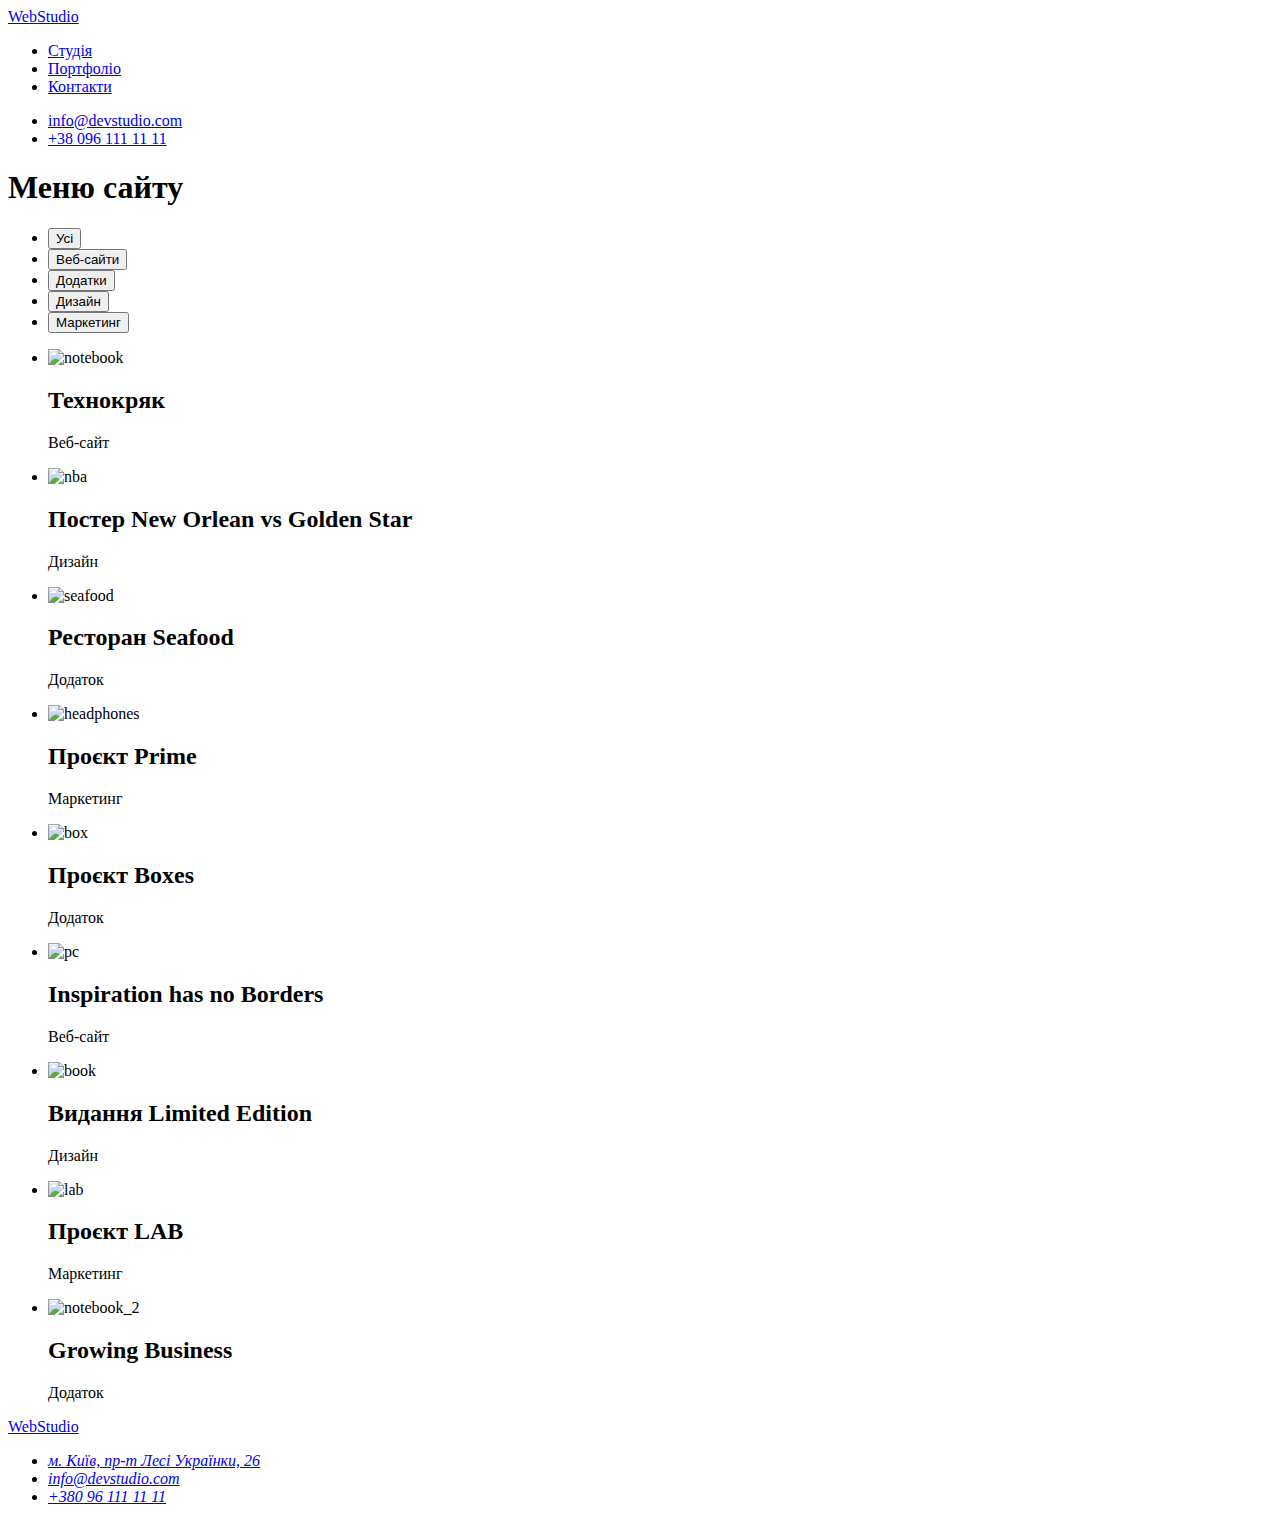
==== portfolio.html @ 38bf4ec9 "Add files via upload" ====
<!DOCTYPE html>
<html lang="uk">
<head>
  <meta charset="UTF-8">
  <meta http-equiv="X-UA-Compatible" content="IE=edge">
  <meta name="viewport" content="width=device-width, initial-scale=1.0">
  <title>Document</title>
  <link rel="preconnect" href="https://fonts.googleapis.com">
  <link rel="preconnect" href="https://fonts.gstatic.com" crossorigin>
  <link href="https://fonts.googleapis.com/css2?family=Raleway:wght@700&family=Roboto:wght@400;500;700;900&display=swap" rel="stylesheet">
  <link rel="stylesheet" href="https://cdnjs.cloudflare.com/ajax/libs/modern-normalize/1.1.0/modern-normalize.min.css" integrity="sha512-wpPYUAdjBVSE4KJnH1VR1HeZfpl1ub8YT/NKx4PuQ5NmX2tKuGu6U/JRp5y+Y8XG2tV+wKQpNHVUX03MfMFn9Q==" crossorigin="anonymous" referrerpolicy="no-referrer" />
  <link rel="stylesheet" href="./css/styles.css"/>
</head>
<body>
    <!--HEADER-->
 <header class="header">
  <div class="container">
    <nav class="header-nav">
          <a class="logo-header" href="./index.html">
            <span class="logo">Web</span>Studio
          </a>
        <ul class="link-list">
            <li class="header-items"><a class="link-items list" href="./index.html">Студія</a></li>
            <li class="header-items"><a class="link-items current list" href="./portfolio.html">Портфоліо</a></li>
            <li class="header-items"><a class="link-items list" href="contacts">Контакти</a></li>
        </ul>
        
        <ul class="contacts">
            <li class="header-contacts"><a class="contacts-mail" href="mailto:info@devstudio.com">info@devstudio.com</a></li>
            <li class="header-contacts"><a class="contacts-tel" href="tel:+380961111111">+38 096 111 11 11</a></li>
        </ul>
    </nav>
      </div>
 </header>
 <main>
<!--HERO-->
<section class="btn-list">
  <div class="container">
          <h1 class="visually-hidden">Меню сайту</h1>
          <ul class="hero-btns">
            <li><button class="btn-items list" type="button">Усі</button></li>
            <li><button class="btn-items list" type="button">Веб-сайти</button></li>
            <li><button class="btn-items list" type="button">Додатки</button></li>
            <li><button class="btn-items list" type="button">Дизайн</button></li>
            <li><button class="btn-items list" type="button">Маркетинг</button></li>
          </ul>
    <ul class="projects-list">
      <li class="projects-items list">
        <img src="./images/notebook_1.jpg" alt="notebook" width="370">
        <h2 class="project-title">Технокряк</h2>
        <p class="project-text">Веб-сайт</p>
      </li>
      <li class="projects-items list">
        <img src="./images/nba.jpg" alt="nba" width="370">
        <h2 class="project-title">Постер New Orlean vs Golden Star</h2>
        <p class="project-text">Дизайн</p>
      </li>
      <li class="projects-items list">
        <img src="./images/seafood.jpg" alt="seafood" width="370">
        <h2 class="project-title">Ресторан Seafood</h2>
        <p class="project-text">Додаток</p>
      </li>
      <li class="projects-items list">
        <img src="./images/headphones.jpg" alt="headphones" width="370">
        <h2 class="project-title">Проєкт Prime</h2>
        <p class="project-text">Маркетинг</p>
      </li>
      <li class="projects-items list">
        <img src="./images/box.jpg" alt="box" width="370">
        <h2 class="project-title">Проєкт Boxes</h2>
        <p class="project-text">Додаток</p>
      </li>
      <li class="projects-items list">
        <img src="./images/pc.jpg" alt="pc" width="370">
        <h2 class="project-title">Inspiration has no Borders</h2>
        <p class="project-text">Веб-сайт</p>
      </li>
      <li class="projects-items list">
        <img src="./images/book.jpg" alt="book" width="370">
        <h2 class="project-title">Видання Limited Edition</h2>
        <p class="project-text">Дизайн</p>
      </li>
      <li class="projects-items list">
        <img src="./images/lab.jpg" alt="lab">
        <h2 class="project-title">Проєкт LAB</h2>
        <p class="project-text">Маркетинг</p>
      </li>
      <li class="projects-items list">
        <img src="./images/notebook_2.jpg" alt="notebook_2">
        <h2 class="project-title">Growing Business</h2>
        <p class="project-text">Додаток</p>
      </li>
    </ul>
  </div>
</section>
<!--футер-->
</main>
      <footer class="footer">
        <div class="container">
        <a class="logo-link" href="./index.html">
      <span class="logo">Web</span>Studio</a>
    <address>     
        <ul class="footer-list list">
            <li><a class="footer-links-map link" href="https://goo.gl/maps/fhk3UUp2k1UyL6vdA" target="_blank" rel="noreferrer noopener">м. Київ, пр-т Лесі Українки, 26</a></li>
            <li><a class="footer-links-mail link" href="mailto:info@devstudio.com">info@devstudio.com</a></li>
            <li><a class="footer-links-tel link" href="tel:+380961111111">+380 96 111 11 11</a></li>
        </ul>
    </address>
  </div>
   </footer>
  </body>
</html>
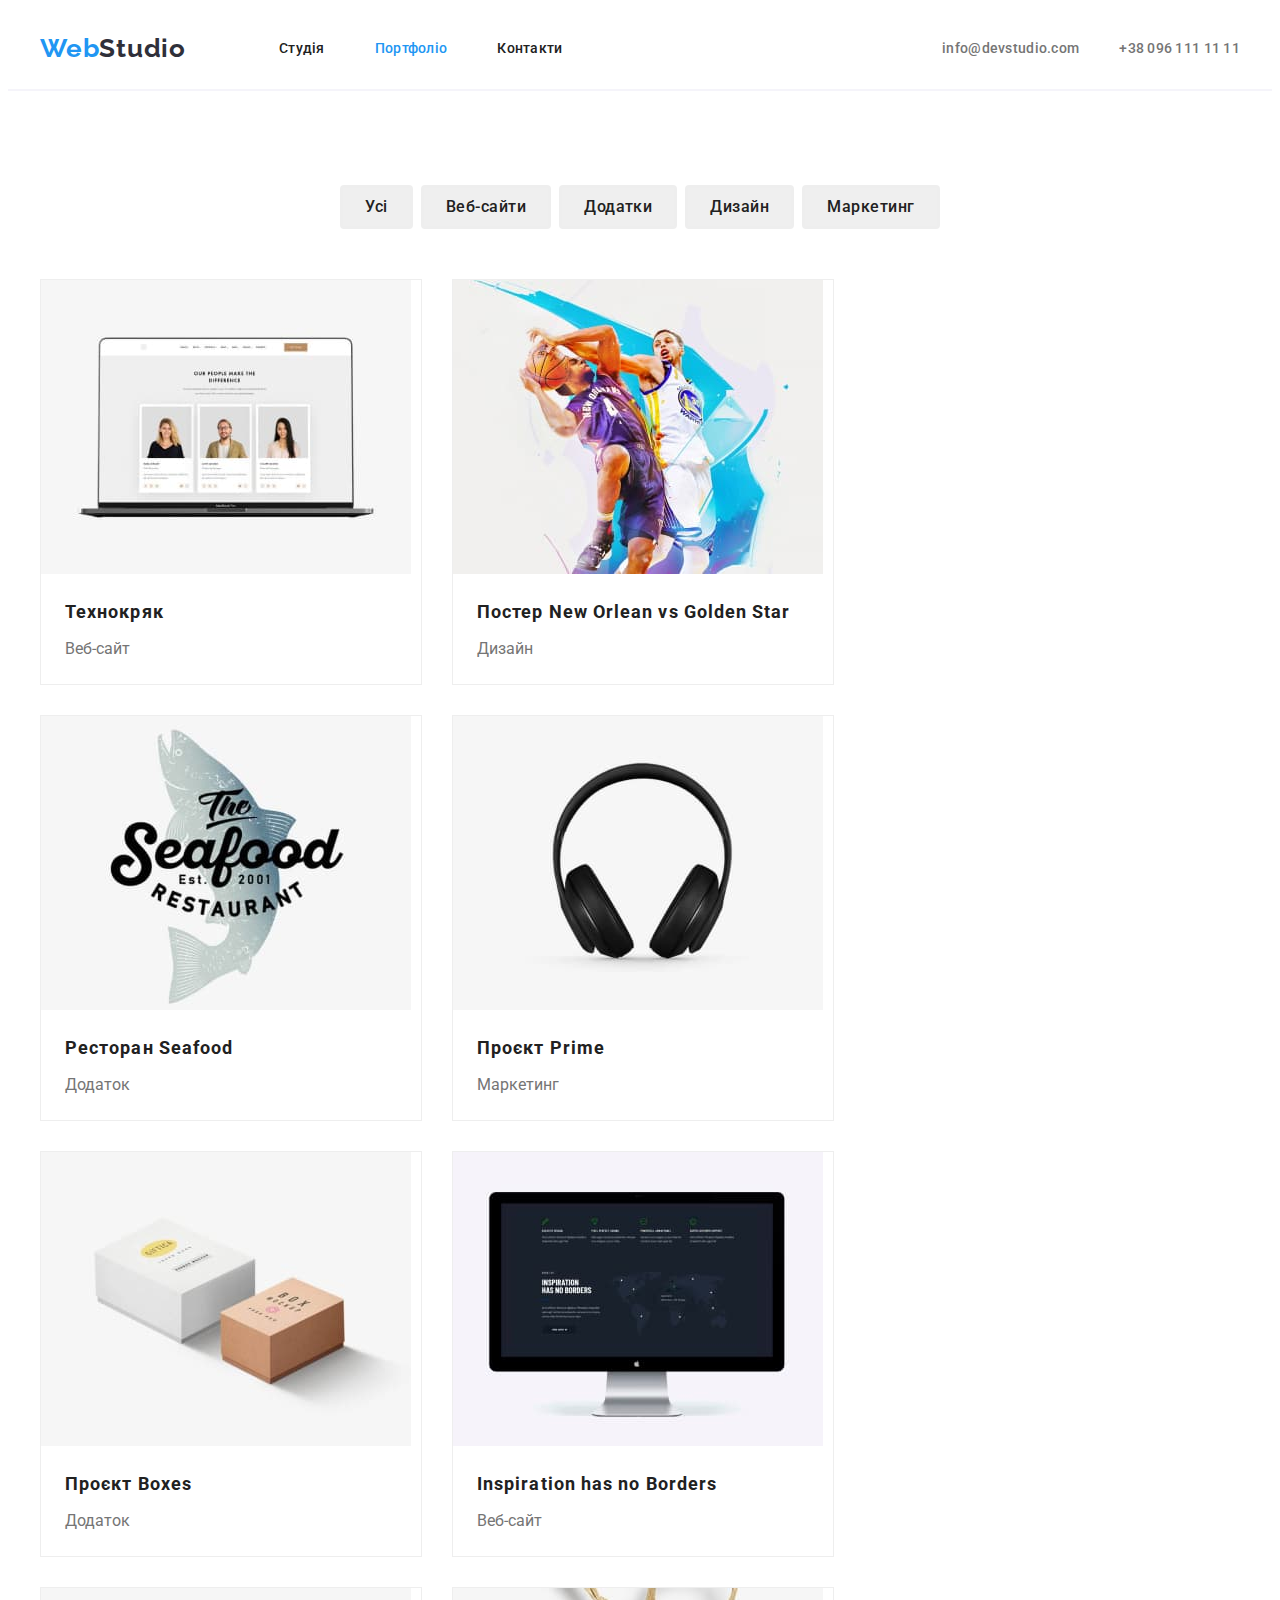
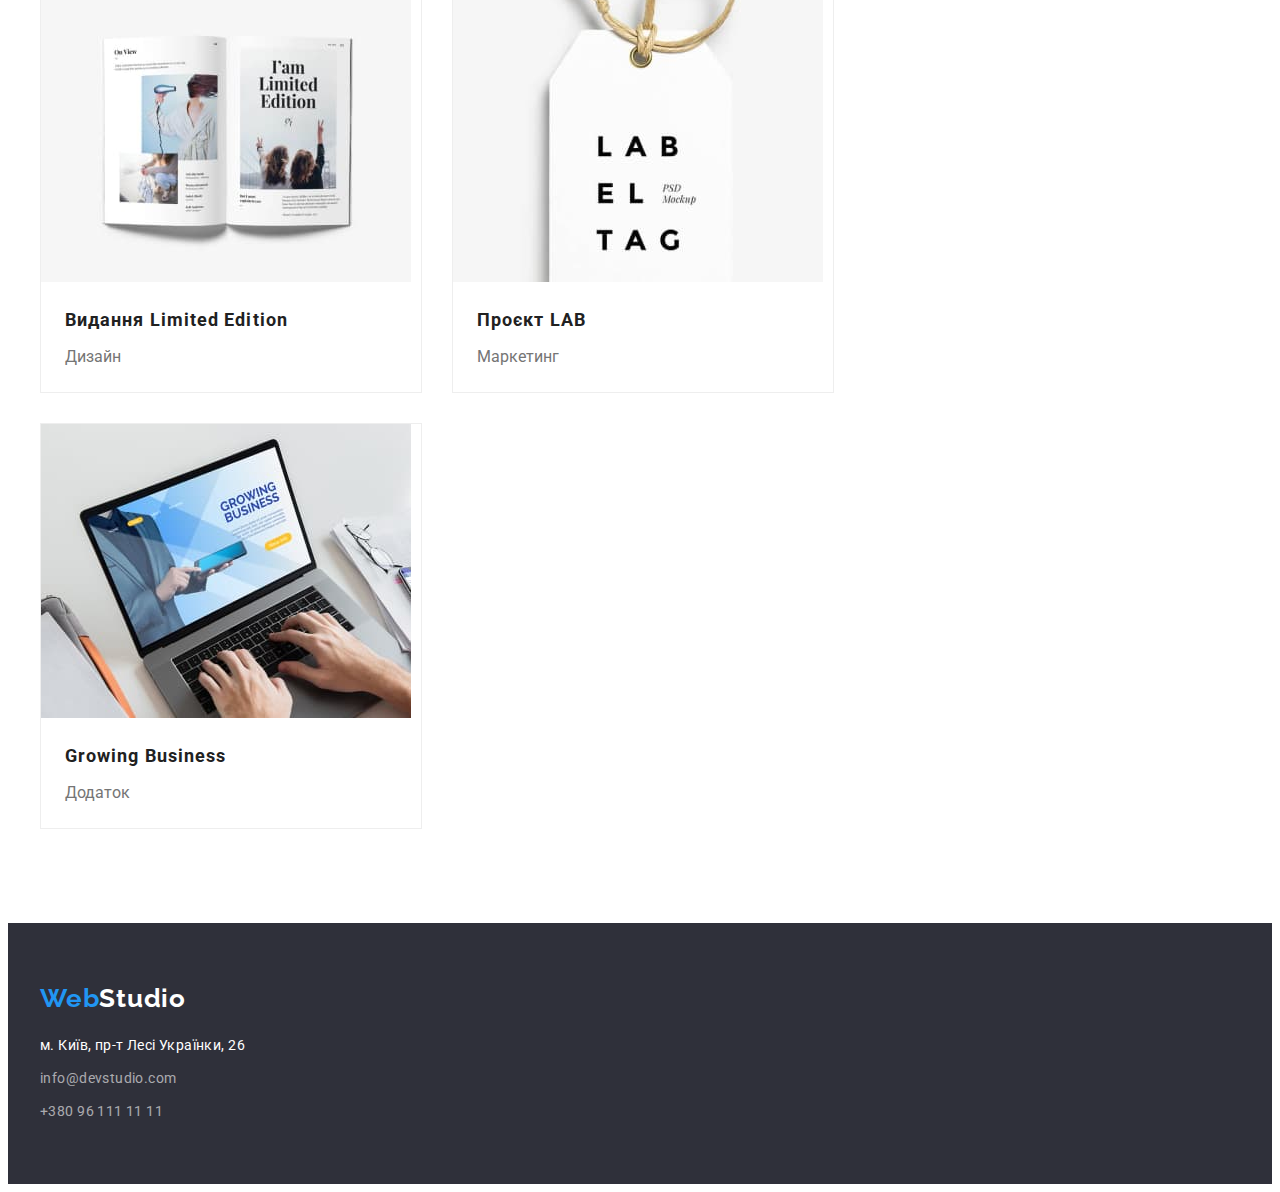
==== commit c3e94ade: "Add files via upload" ====
--- a/portfolio.html
+++ b/portfolio.html
@@ -1,112 +1,121 @@
-<!DOCTYPE html>
-<html lang="uk">
-<head>
-  <meta charset="UTF-8">
-  <meta http-equiv="X-UA-Compatible" content="IE=edge">
-  <meta name="viewport" content="width=device-width, initial-scale=1.0">
-  <title>Document</title>
-  <link rel="preconnect" href="https://fonts.googleapis.com">
-  <link rel="preconnect" href="https://fonts.gstatic.com" crossorigin>
-  <link href="https://fonts.googleapis.com/css2?family=Raleway:wght@700&family=Roboto:wght@400;500;700;900&display=swap" rel="stylesheet">
-  <link rel="stylesheet" href="https://cdnjs.cloudflare.com/ajax/libs/modern-normalize/1.1.0/modern-normalize.min.css" integrity="sha512-wpPYUAdjBVSE4KJnH1VR1HeZfpl1ub8YT/NKx4PuQ5NmX2tKuGu6U/JRp5y+Y8XG2tV+wKQpNHVUX03MfMFn9Q==" crossorigin="anonymous" referrerpolicy="no-referrer" />
-  <link rel="stylesheet" href="./css/styles.css"/>
-</head>
-<body>
-    <!--HEADER-->
- <header class="header">
-  <div class="container">
-    <nav class="header-nav">
-          <a class="logo-header" href="./index.html">
-            <span class="logo">Web</span>Studio
-          </a>
-        <ul class="link-list">
-            <li class="header-items"><a class="link-items list" href="./index.html">Студія</a></li>
-            <li class="header-items"><a class="link-items current list" href="./portfolio.html">Портфоліо</a></li>
-            <li class="header-items"><a class="link-items list" href="contacts">Контакти</a></li>
-        </ul>
-        
-        <ul class="contacts">
-            <li class="header-contacts"><a class="contacts-mail" href="mailto:info@devstudio.com">info@devstudio.com</a></li>
-            <li class="header-contacts"><a class="contacts-tel" href="tel:+380961111111">+38 096 111 11 11</a></li>
-        </ul>
-    </nav>
-      </div>
- </header>
- <main>
-<!--HERO-->
-<section class="btn-list">
-  <div class="container">
-          <h1 class="visually-hidden">Меню сайту</h1>
-          <ul class="hero-btns">
-            <li><button class="btn-items list" type="button">Усі</button></li>
-            <li><button class="btn-items list" type="button">Веб-сайти</button></li>
-            <li><button class="btn-items list" type="button">Додатки</button></li>
-            <li><button class="btn-items list" type="button">Дизайн</button></li>
-            <li><button class="btn-items list" type="button">Маркетинг</button></li>
-          </ul>
-    <ul class="projects-list">
-      <li class="projects-items list">
-        <img src="./images/notebook_1.jpg" alt="notebook" width="370">
-        <h2 class="project-title">Технокряк</h2>
-        <p class="project-text">Веб-сайт</p>
-      </li>
-      <li class="projects-items list">
-        <img src="./images/nba.jpg" alt="nba" width="370">
-        <h2 class="project-title">Постер New Orlean vs Golden Star</h2>
-        <p class="project-text">Дизайн</p>
-      </li>
-      <li class="projects-items list">
-        <img src="./images/seafood.jpg" alt="seafood" width="370">
-        <h2 class="project-title">Ресторан Seafood</h2>
-        <p class="project-text">Додаток</p>
-      </li>
-      <li class="projects-items list">
-        <img src="./images/headphones.jpg" alt="headphones" width="370">
-        <h2 class="project-title">Проєкт Prime</h2>
-        <p class="project-text">Маркетинг</p>
-      </li>
-      <li class="projects-items list">
-        <img src="./images/box.jpg" alt="box" width="370">
-        <h2 class="project-title">Проєкт Boxes</h2>
-        <p class="project-text">Додаток</p>
-      </li>
-      <li class="projects-items list">
-        <img src="./images/pc.jpg" alt="pc" width="370">
-        <h2 class="project-title">Inspiration has no Borders</h2>
-        <p class="project-text">Веб-сайт</p>
-      </li>
-      <li class="projects-items list">
-        <img src="./images/book.jpg" alt="book" width="370">
-        <h2 class="project-title">Видання Limited Edition</h2>
-        <p class="project-text">Дизайн</p>
-      </li>
-      <li class="projects-items list">
-        <img src="./images/lab.jpg" alt="lab">
-        <h2 class="project-title">Проєкт LAB</h2>
-        <p class="project-text">Маркетинг</p>
-      </li>
-      <li class="projects-items list">
-        <img src="./images/notebook_2.jpg" alt="notebook_2">
-        <h2 class="project-title">Growing Business</h2>
-        <p class="project-text">Додаток</p>
-      </li>
-    </ul>
-  </div>
-</section>
-<!--футер-->
-</main>
-      <footer class="footer">
-        <div class="container">
-        <a class="logo-link" href="./index.html">
-      <span class="logo">Web</span>Studio</a>
-    <address>     
-        <ul class="footer-list list">
-            <li><a class="footer-links-map link" href="https://goo.gl/maps/fhk3UUp2k1UyL6vdA" target="_blank" rel="noreferrer noopener">м. Київ, пр-т Лесі Українки, 26</a></li>
-            <li><a class="footer-links-mail link" href="mailto:info@devstudio.com">info@devstudio.com</a></li>
-            <li><a class="footer-links-tel link" href="tel:+380961111111">+380 96 111 11 11</a></li>
-        </ul>
-    </address>
-  </div>
-   </footer>
-  </body>
+<!DOCTYPE html>
+<html lang="uk">
+<head>
+  <meta charset="UTF-8">
+  <meta http-equiv="X-UA-Compatible" content="IE=edge">
+  <meta name="viewport" content="width=device-width, initial-scale=1.0">
+  <title>Document</title>
+  <link rel="preconnect" href="https://fonts.googleapis.com">
+  <link rel="preconnect" href="https://fonts.gstatic.com" crossorigin>
+  <link href="https://fonts.googleapis.com/css2?family=Raleway:wght@700&family=Roboto:wght@400;500;700;900&display=swap" rel="stylesheet">
+  <link rel="stylesheet" href="https://cdnjs.cloudflare.com/ajax/libs/modern-normalize/1.1.0/modern-normalize.min.css" integrity="sha512-wpPYUAdjBVSE4KJnH1VR1HeZfpl1ub8YT/NKx4PuQ5NmX2tKuGu6U/JRp5y+Y8XG2tV+wKQpNHVUX03MfMFn9Q==" crossorigin="anonymous" referrerpolicy="no-referrer" />
+  <link rel="stylesheet" href="./css/styles.css"/>
+</head>
+<body>
+    <!--HEADER-->
+ <header class="header">
+  <div class="container">
+    <nav class="header-nav">
+          <a class="logo-header" href="./index.html">
+            <span class="logo">Web</span>Studio
+          </a>
+        <ul class="link-list">
+            <li class="header-items"><a class="link-items list" href="./index.html">Студія</a></li>
+            <li class="header-items"><a class="link-items current list" href="./portfolio.html">Портфоліо</a></li>
+            <li class="header-items"><a class="link-items list" href="contacts">Контакти</a></li>
+        </ul>
+        </nav>
+        <ul class="contacts">
+            <li class="header-contacts"><a class="contacts-mail" href="mailto:info@devstudio.com">info@devstudio.com</a></li>
+            <li class="header-contacts"><a class="contacts-tel" href="tel:+380961111111">+38 096 111 11 11</a></li>
+        </ul>
+    
+      </div>
+ </header>
+ <main>
+<!--HERO-->
+<section class="section btn-list">
+  <div class="container">
+          <h1 class="visually-hidden">Меню сайту</h1>
+          <ul class="hero-btns">
+            <li><button class="btn-items list" type="button">Усі</button></li>
+            <li><button class="btn-items list" type="button">Веб-сайти</button></li>
+            <li><button class="btn-items list" type="button">Додатки</button></li>
+            <li><button class="btn-items list" type="button">Дизайн</button></li>
+            <li><button class="btn-items list" type="button">Маркетинг</button></li>
+          </ul>
+    <ul class="projects-list">
+      <li class="projects-items  list">
+        <img src="./images/notebook_1.jpg" alt="notebook" width="370">
+        <div class="name-list"><h2 class="project-title">Технокряк</h2>
+        <p class="project-text">Веб-сайт</p>
+      </div>
+      </li>
+      <li class="projects-items list">
+        <img src="./images/nba.jpg" alt="nba" width="370">
+       <div class="name-list"> <h2 class="project-title">Постер New Orlean vs Golden Star</h2>
+        <p class="project-text">Дизайн</p>
+      </div>
+      </li>
+      <li class="projects-items list">
+        <img src="./images/seafood.jpg" alt="seafood" width="370">
+        <div class="name-list"><h2 class="project-title">Ресторан Seafood</h2>
+        <p class="project-text">Додаток</p>
+      </div>
+      </li>
+      <li class="projects-items list">
+        <img src="./images/headphones.jpg" alt="headphones" width="370">
+        <div class="name-list"><h2 class="project-title">Проєкт Prime</h2>
+        <p class="project-text">Маркетинг</p>
+      </div>
+      </li>
+      <li class="projects-items list">
+        <img src="./images/box.jpg" alt="box" width="370">
+        <div class="name-list"><h2 class="project-title">Проєкт Boxes</h2>
+        <p class="project-text">Додаток</p>
+      </div>
+      </li>
+      <li class="projects-items list">
+        <img src="./images/pc.jpg" alt="pc" width="370">
+        <div class="name-list"><h2 class="project-title">Inspiration has no Borders</h2>
+        <p class="project-text">Веб-сайт</p>
+      </div>
+      </li>
+      <li class="projects-items list">
+        <img src="./images/book.jpg" alt="book" width="370">
+        <div class="name-list"><h2 class="project-title">Видання Limited Edition</h2>
+        <p class="project-text">Дизайн</p>
+      </div>
+      </li>
+      <li class="projects-items list">
+        <img src="./images/lab.jpg" alt="lab">
+        <div class="name-list"><h2 class="project-title">Проєкт LAB</h2>
+        <p class="project-text">Маркетинг</p>
+      </div>
+      </li>
+      <li class="projects-items list">
+        <img src="./images/notebook_2.jpg" alt="notebook_2">
+        <div class="name-list"><h2 class="project-title">Growing Business</h2>
+        <p class="project-text">Додаток</p>
+      </div>
+      </li>
+    </ul>
+  </div>
+</section>
+<!--футер-->
+</main>
+      <footer class="footer">
+        <div class="container">
+           <a class="logo-link" href="./index.html">
+      <span class="logo">Web</span>Studio</a>
+    <address>     
+        <ul class="footer-list list">
+            <li class="element"><a class="footer-links-map link" href="https://goo.gl/maps/fhk3UUp2k1UyL6vdA" target="_blank" rel="noreferrer noopener">м. Київ, пр-т Лесі Українки, 26</a></li>
+            <li class="element"><a class="footer-links-mail link" href="mailto:info@devstudio.com">info@devstudio.com</a></li>
+            <li ><a class="footer-links-tel link" href="tel:+380961111111">+380 96 111 11 11</a></li>
+        </ul>
+    </address>
+        </div>
+   </footer>
+  </body>
 </html>--- a/css/styles.css
+++ b/css/styles.css
@@ -0,0 +1,437 @@
+:root{
+   --main-color:#ffffff;
+   --primary-color:#757575;
+   --second-color: #2F303A;
+   --accent-color: #2196F3;
+   --paragraph-color: #212121;
+   --gray-background:#F5F4FA;
+   --background-blue:#1886F3;
+    }
+
+a{
+    text-decoration: none;
+  }
+
+ul{  padding-left: 0;
+     margin: 0;
+     list-style-type:none;
+}
+
+body{
+    font-family: 'Roboto' , sans-serif;
+    color: var(--paragraph-color);
+    background-color: var(--main-color);
+    font-size: 14px;
+}
+
+.visually-hidden {
+    position: absolute;
+    width: 1px;
+    height: 1px;
+    margin: -1px;
+    border: 0;
+    padding: 0;
+    white-space: nowrap;
+    clip-path: inset(100%);
+    clip: rect(0 0 0 0);
+    overflow: hidden;
+  }
+
+  /*reset*/
+
+  h1,
+  h2,
+  h3,
+  h4,
+  h5,
+  h6,
+  p{
+    margin: 0;
+  }
+
+  img{
+    display: block;
+    max-width: 100%;
+    height: auto;
+  }
+
+  button{
+    cursor: pointer;
+  }
+
+  a{
+    text-decoration: none;
+  }
+
+ul{  padding-left: 0;
+     margin: 0;
+     list-style-type:none;
+}
+
+/* components*/
+
+.container{
+    width: 1200px;
+    padding: 0 15px;
+    margin: 0 auto;
+}
+
+/*------HEADER------*/
+
+.header-nav{
+    display: flex;
+    align-items: center;
+    margin-right: auto;
+}
+.header .container{
+    display: flex;
+}
+.link-list{
+    display: flex;
+    align-items: center;
+    gap: 50px;
+    
+}
+
+.header-items{
+    display: block;
+    padding: 32px 0px;
+}
+
+.contacts{
+    display: flex;
+    align-items: center;
+    gap: 40px;
+}
+
+.logo-header {
+    margin-right: 93px;
+    font-family: 'Raleway' , sans-serif;
+    color:var(--accent-color);
+    font-weight: 700;
+    font-size: 26px;
+    line-height: 1.19;
+    letter-spacing: 0.03em;
+    color: var(--second-color);
+}
+
+
+
+.link-list .header-items .current{
+    color: var(--accent-color);
+}
+
+.link-list .link-items:hover,
+.link-list .link-items:focus{
+   color: var(--accent-color);
+}
+
+
+
+.link-list .link-items{
+    font-weight: 500;
+    line-height: 1.14;
+    letter-spacing: 0.02em;
+    color: var(--paragraph-color);
+
+}
+
+.contacts-mail{
+    font-weight: 500;
+    line-height: 1.14;
+    letter-spacing: 0.02em;
+    color: var(--primary-color);
+}
+
+.contacts-tel{ 
+    font-weight: 500;
+    line-height: 1.14;
+    letter-spacing: 0.02em;
+    color: var(--primary-color);
+}
+
+.contacts .contacts-mail:hover ,
+.contacts .contacts-mail:active{
+    color: var(--accent-color);
+}
+
+.contacts .contacts-tel:hover ,
+.contacts .contacts-tel:active{
+    color: var(--accent-color);
+}
+
+/*-----------HERO---------*/
+
+.section {
+    padding: 94px 0 94px 0 ;
+ }
+
+.hero{
+    padding: 200px 0 200px;
+    text-align: center;
+    background-color: var(--second-color);
+}
+
+.hero-title{
+    margin-bottom: 30px;
+    max-width: 700px;
+    margin-left: auto;
+    margin-right: auto;
+    font-weight: 900;
+    font-size: 44px;
+    line-height: 1.36;
+    letter-spacing: 0.06em;
+    text-transform: uppercase;
+    color:var(--main-color);
+}
+
+.hero-btn{
+    height: 50px;
+    padding: 10px 24px;
+    border: 0;
+    display: inline-block;
+    color: var(--main-color);
+    background-color: var(--accent-color);
+    cursor: pointer;
+    box-shadow: 0px 4px 4px rgba(0, 0, 0, 0.15);
+    border-radius: 4px;
+    font-family: inherit;
+}
+
+.hero-btn:hover,
+.hero-btn:focus{
+    background-color:var(--background-blue)
+}
+
+
+.edge-title{
+    font-size: 14px;
+    line-height: 1.14;
+    text-transform: uppercase;
+    color:var(--paragraph-color);
+    margin-bottom: 10px;
+ }   
+
+ .edge-elem{
+    width: 270px;
+    height: 98px;
+ }
+
+ .edge-list{
+    display: flex;
+    margin-left: auto;
+    margin-right: auto;
+    justify-content: center;
+    gap: 30px;
+ }
+
+.meaning{
+    gap: 30px;
+    font-weight: 400;
+    font-size: 14px;
+    line-height: 1.7;
+    color: var(--primary-color);
+}
+
+.section-title{
+    margin-bottom: 50px;
+    font-size: 36px;
+    line-height: 1.16;
+    text-align: center;
+    color: var(--paragraph-color);
+}
+ 
+ 
+ .affairs{
+    padding-top: 0;
+} 
+
+.affairs-list{
+    display: flex;
+    gap: 30px;
+    
+}
+.photo-items{
+    border-top-left-radius:2% ;
+    border-top-right-radius:2%;
+}
+.conteiner-team{
+    background: var(--main-color);
+    filter: drop-shadow( 0px 1px 1px gray);
+    border-radius: 4px;
+}
+.name{
+    padding: 30px 0 30px;
+}
+.team{
+    background-color: var(--gray-background);
+}
+
+
+.team-list{
+    display: flex;
+    gap: 30px;
+    
+}
+
+.team-name{
+    margin-bottom: 10px;
+    font-weight: 500;
+    font-size: 16px;
+    line-height: 1.18;
+    text-align: center;
+    color: var(--paragraph-color);
+}
+
+.team-position{   
+    font-size: 16px;
+    line-height: 1.18;
+    text-align: center;
+    color: var(--primary-color);
+}
+
+.btn-list .btn-items:hover,
+.btn-list .btn-items:active{
+    color: var(--main-color);
+    background-color: var(--accent-color);
+    border-color: #2196F3;
+    border-radius: 4px;
+}
+
+.btn-list{
+    border-top: 2px solid var(--gray-background);
+}
+
+.hero-btns{
+    margin-bottom: 50px;
+    display: flex;
+    gap: 8px;
+    align-items: center;
+    border-radius: 4px;
+    justify-content: center;
+    
+}
+
+.btn-items{
+    padding: 6px 22px;
+    border:  solid #EEEEEE;
+    border-radius: 4px ;
+    cursor: pointer;
+    font-family: inherit;
+    font-style: normal;
+    font-weight: 500;
+    font-size: 16px;
+    line-height: 1.62;
+    text-align: center;
+    letter-spacing: 0.03em;
+    color:var(--paragraph-color);
+}
+
+.projects-list{
+    display: flex;
+    flex-wrap: wrap;
+    gap:30px;
+}
+
+.projects-items {
+    width: calc((100% - 60px) / 3);
+    border: 1px solid #EEEEEE;
+}
+
+.project-title{
+    font-size: 18px;
+    line-height: 2;
+    letter-spacing: 0.06em;
+    margin-bottom: 4px;
+}
+
+.project-text{
+    font-size: 16px;
+    line-height: 1.88;
+    color: var(--primary-color);
+}
+
+.name-list{
+padding: 20px 24px 20px ;
+
+}
+
+/*-------FOOTER------*/
+
+.footer{
+    background-color:var(--second-color);
+    padding: 60px 0 60px;
+}
+
+.logo-link{
+    display: block;
+    margin-bottom: 20px;
+    font-family: 'Raleway' ,sans-serif;
+    font-style: normal;
+    font-weight: 700;
+    font-size: 26px;
+    line-height: 1.19;
+    letter-spacing: 0.03em;
+    color:var(--main-color);
+}
+
+
+
+.footer-list:not(:nth-child(2)){
+    margin:0;
+}
+
+.element{
+    margin-bottom: 9px;
+}
+
+.footer-links-map{
+    font-family: inherit;
+    font-style: normal;
+    font-weight: 400;
+    font-size: 14px;
+    line-height: 1.71;
+    letter-spacing: 0.03em;
+    color: var(--main-color);
+}
+
+.footer-links-mail{
+    font-family: inherit;
+    font-style: normal;
+    font-weight: 400;
+    font-size: 14px;
+    line-height: 1.71;
+    letter-spacing: 0.03em;
+    color: rgba(255, 255, 255, 0.6);
+
+}
+
+.footer-links-tel{
+    font-family: inherit;
+    font-style: normal;
+    font-weight: 400;
+    font-size: 14px;
+    line-height: 1.71;
+    letter-spacing: 0.03em;
+    color: rgba(255, 255, 255, 0.6);
+}
+
+.logo{
+
+    font-weight: 700;
+    font-size: 26px;
+    line-height: 1.19;
+    letter-spacing: 0.03em;
+    color: var(--accent-color);
+}
+
+.footer-list .footer-links-mail:hover,
+.footer-list .footer-links-mail:focus{
+color: var(--accent-color);
+}
+
+.footer-list .footer-links-tel:hover,
+.footer-list .footer-links-tel:focus{
+color: var(--accent-color);
+}
+
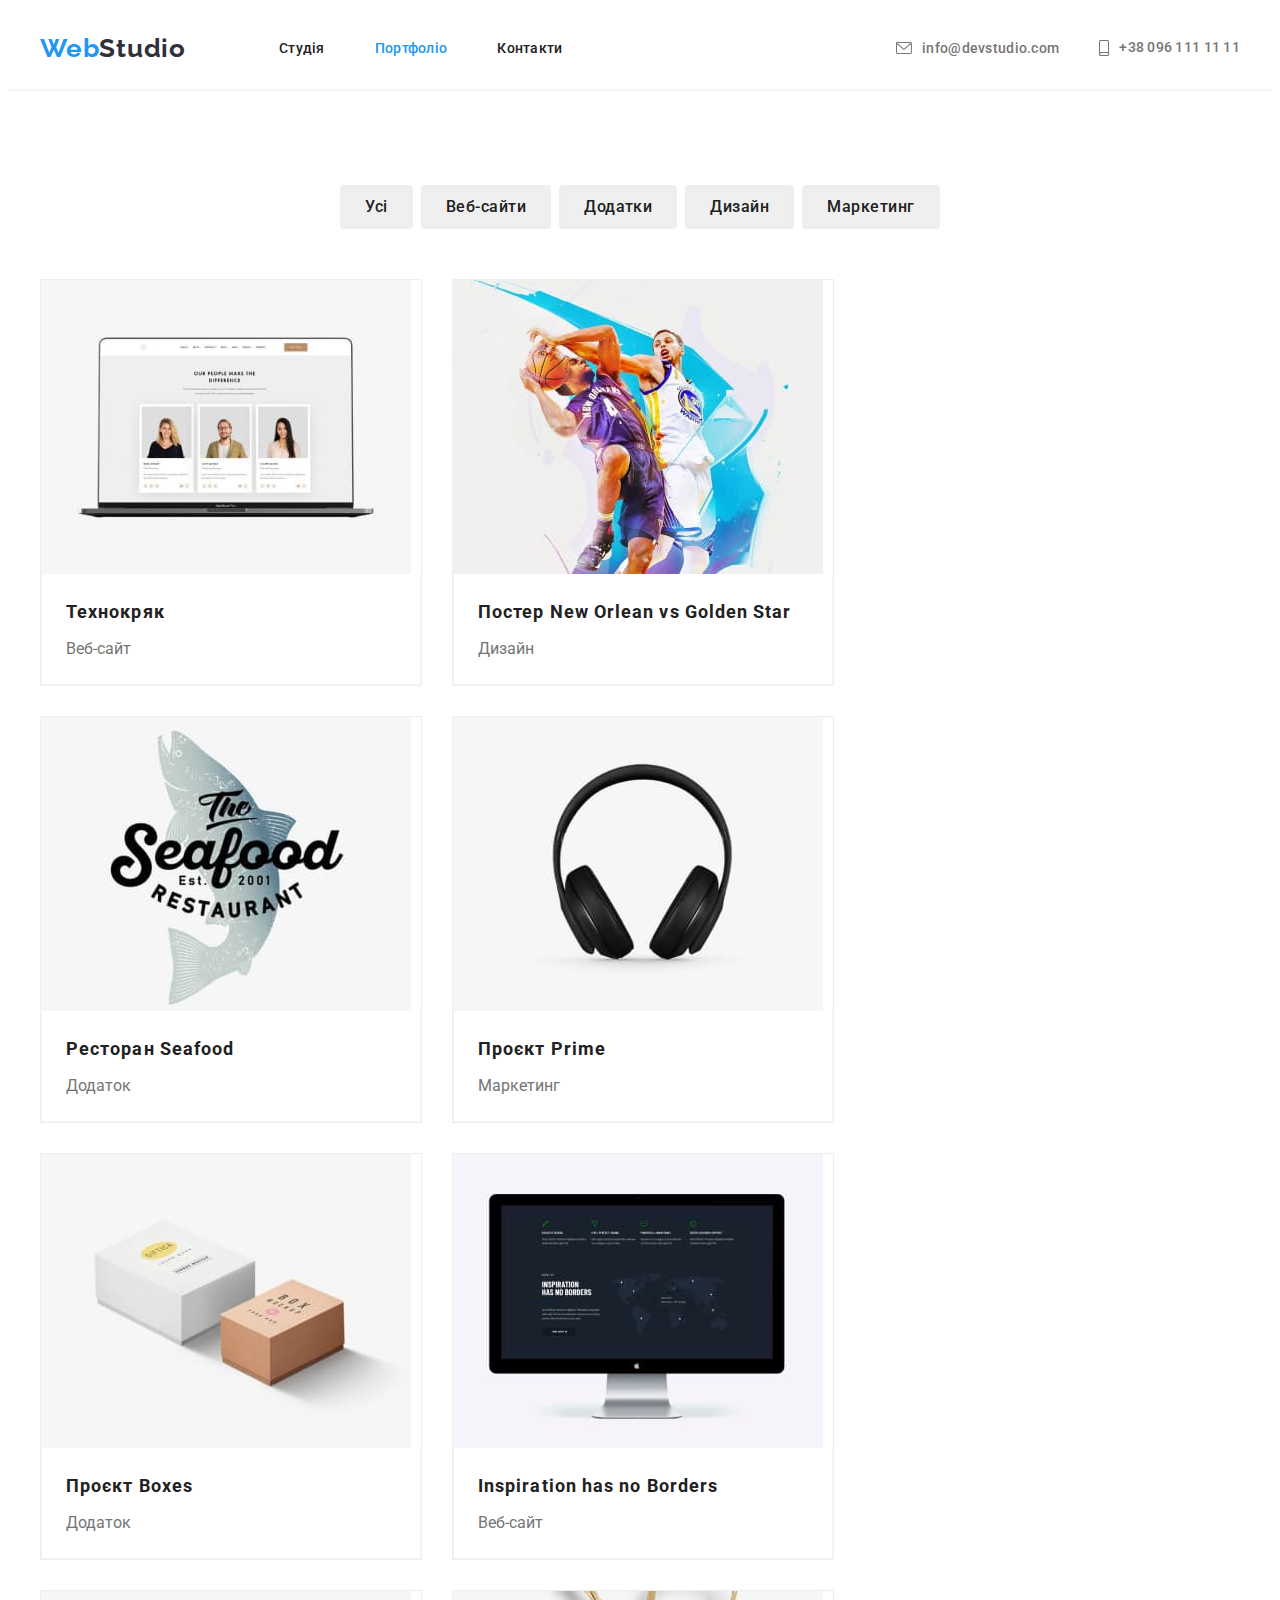
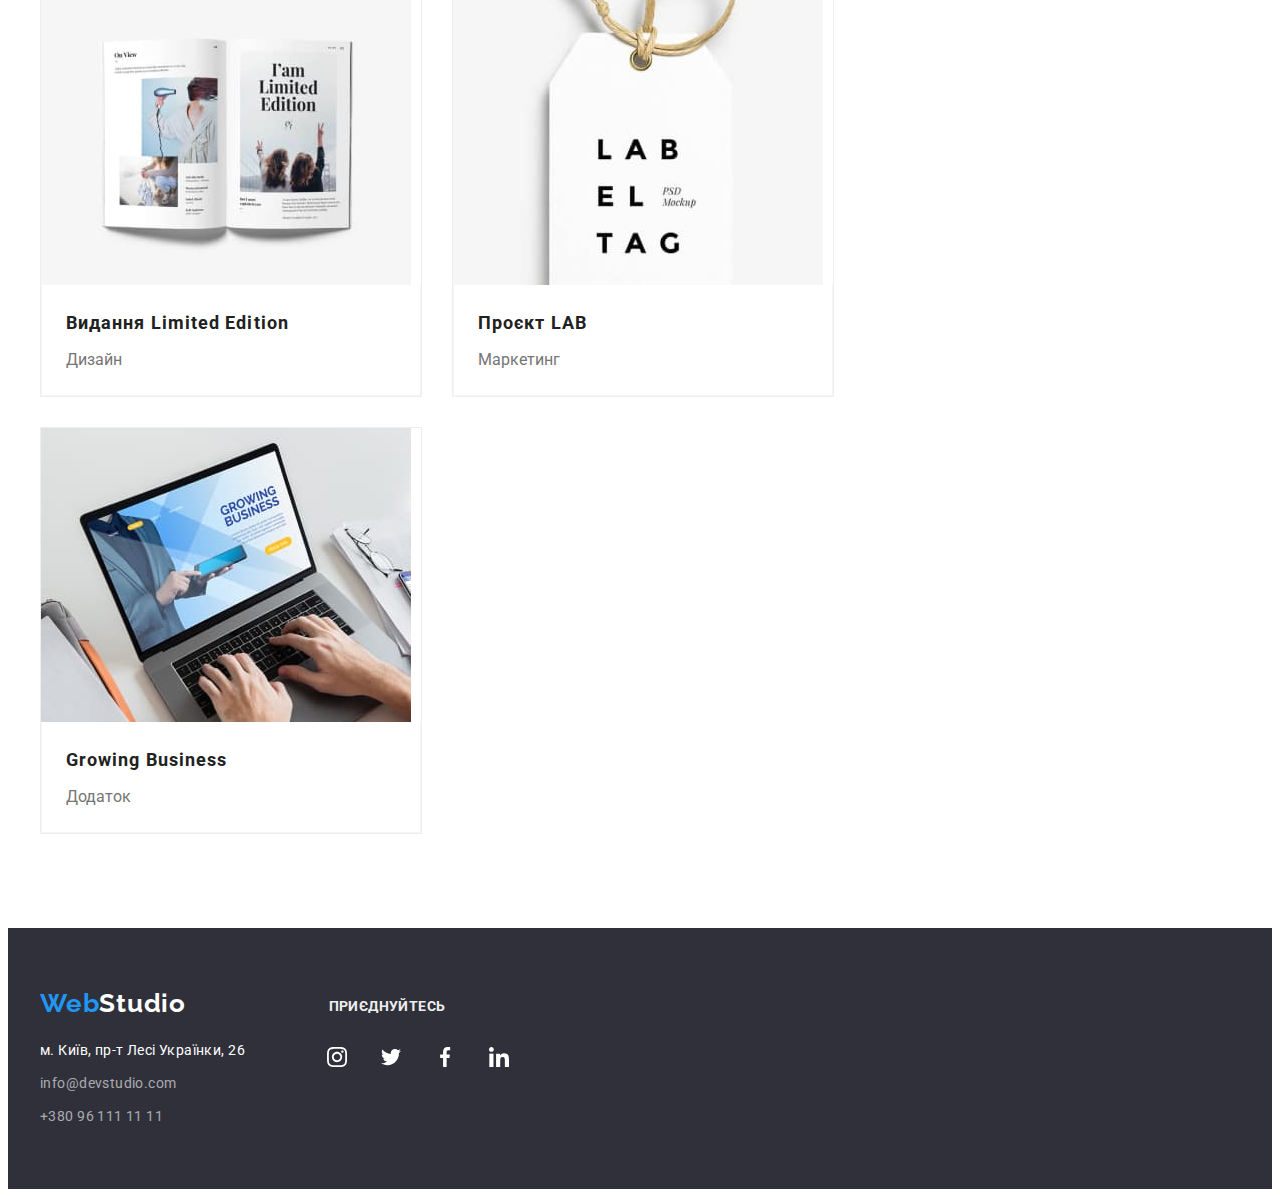
==== commit 46293252: "fix background" ====
--- a/portfolio.html
+++ b/portfolio.html
@@ -26,9 +26,20 @@
         </ul>
         </nav>
         <ul class="contacts">
-            <li class="header-contacts"><a class="contacts-mail" href="mailto:info@devstudio.com">info@devstudio.com</a></li>
-            <li class="header-contacts"><a class="contacts-tel" href="tel:+380961111111">+38 096 111 11 11</a></li>
-        </ul>
+          <li class="header-contacts">
+           <a class="contacts-mail" href="mailto:info@devstudio.com">
+            <svg width="16" height="12" class="icon-header">
+            <use href="./images/icons.svg#icon-icon_post"></use>
+        </svg>info@devstudio.com</a>
+          </li>
+          <li class="header-contacts">
+            <a class="contacts-tel" href="tel:+380961111111">
+            <svg width="10" height="16" class="icon-header">
+            <use href="./images/icons.svg#icon-smartphone"></use>
+        </svg> 
+            +38 096 111 11 11</a>
+          </li>
+      </ul>    
     
       </div>
  </header>
@@ -46,76 +57,125 @@
           </ul>
     <ul class="projects-list">
       <li class="projects-items  list">
+        <a class="card-link" href="#">
         <img src="./images/notebook_1.jpg" alt="notebook" width="370">
         <div class="name-list"><h2 class="project-title">Технокряк</h2>
         <p class="project-text">Веб-сайт</p>
       </div>
+    </a>
       </li>
       <li class="projects-items list">
+        <a class="card-link" href="#">
         <img src="./images/nba.jpg" alt="nba" width="370">
        <div class="name-list"> <h2 class="project-title">Постер New Orlean vs Golden Star</h2>
         <p class="project-text">Дизайн</p>
       </div>
+    </a>
       </li>
       <li class="projects-items list">
+        <a class="card-link" href="#">
         <img src="./images/seafood.jpg" alt="seafood" width="370">
         <div class="name-list"><h2 class="project-title">Ресторан Seafood</h2>
         <p class="project-text">Додаток</p>
       </div>
+    </a>
       </li>
       <li class="projects-items list">
+        <a class="card-link" href="#">
         <img src="./images/headphones.jpg" alt="headphones" width="370">
         <div class="name-list"><h2 class="project-title">Проєкт Prime</h2>
         <p class="project-text">Маркетинг</p>
       </div>
+    </a>
       </li>
       <li class="projects-items list">
+        <a class="card-link" href="#">
         <img src="./images/box.jpg" alt="box" width="370">
         <div class="name-list"><h2 class="project-title">Проєкт Boxes</h2>
         <p class="project-text">Додаток</p>
       </div>
+    </a>
       </li>
       <li class="projects-items list">
+        <a class="card-link" href="#">
         <img src="./images/pc.jpg" alt="pc" width="370">
         <div class="name-list"><h2 class="project-title">Inspiration has no Borders</h2>
         <p class="project-text">Веб-сайт</p>
       </div>
+    </a>
       </li>
       <li class="projects-items list">
+        <a class="card-link" href="#">
         <img src="./images/book.jpg" alt="book" width="370">
         <div class="name-list"><h2 class="project-title">Видання Limited Edition</h2>
         <p class="project-text">Дизайн</p>
       </div>
+    </a>
       </li>
       <li class="projects-items list">
+        <a class="card-link" href="#">
         <img src="./images/lab.jpg" alt="lab">
         <div class="name-list"><h2 class="project-title">Проєкт LAB</h2>
         <p class="project-text">Маркетинг</p>
       </div>
+    </a>
       </li>
       <li class="projects-items list">
+        <a class="card-link" href="#">
         <img src="./images/notebook_2.jpg" alt="notebook_2">
         <div class="name-list"><h2 class="project-title">Growing Business</h2>
         <p class="project-text">Додаток</p>
       </div>
+    </a>
       </li>
     </ul>
   </div>
 </section>
 <!--футер-->
 </main>
-      <footer class="footer">
-        <div class="container">
-           <a class="logo-link" href="./index.html">
-      <span class="logo">Web</span>Studio</a>
-    <address>     
-        <ul class="footer-list list">
-            <li class="element"><a class="footer-links-map link" href="https://goo.gl/maps/fhk3UUp2k1UyL6vdA" target="_blank" rel="noreferrer noopener">м. Київ, пр-т Лесі Українки, 26</a></li>
-            <li class="element"><a class="footer-links-mail link" href="mailto:info@devstudio.com">info@devstudio.com</a></li>
-            <li ><a class="footer-links-tel link" href="tel:+380961111111">+380 96 111 11 11</a></li>
-        </ul>
-    </address>
-        </div>
-   </footer>
+<footer class="footer">
+  <div class="footer container">
+  <div class="adress-raport">
+  <a class="logo-link" href="./index.html">
+ <span class="logo">Web</span>Studio</a>
+<address>     
+  <ul class="footer-list list">
+      <li class="element"><a class="footer-links-map link" href="https://goo.gl/maps/fhk3UUp2k1UyL6vdA" target="_blank" rel="noreferrer noopener">м. Київ, пр-т Лесі Українки, 26</a></li>
+      <li class="element"><a class="footer-links-mail link" href="mailto:info@devstudio.com">info@devstudio.com</a></li>
+      <li class= ><a class="footer-links-tel link" href="tel:+380961111111">+380 96 111 11 11</a></li>
+  </ul>
+</address>
+</div>
+<div class="join-raport">
+<span class="title-footer">приєднуйтесь</span>
+<ul class="footer-soc-list list">  
+<li class="footer-soc-items"><a href="#" class="footer-soc-link link">
+  <svg width="20" height="20" class="footer-soc-icons">
+    <use href="./images/icons.svg#icon-instagram-2"></use>
+</svg> 
+</a>
+</li>
+<li class="footer-soc-items"><a href="#" class="footer-soc-link link">
+  <svg width="20" height="20" class="footer-soc-icons">
+    <use href="./images/icons.svg#icon-twitter"></use>
+</svg> 
+</a>
+</li>
+<li class="footer-soc-items"><a href="#" class="footer-soc-link link">
+  <svg width="20" height="20" class="footer-soc-icons">
+    <use href="./images/icons.svg#icon-facebook-1"></use>
+</svg> 
+</a>
+</li>
+<li class="footer-soc-items"><a href="#" class="footer-soc-link link">
+  <svg width="20" height="20" class="footer-soc-icons">
+    <use href="./images/icons.svg#icon-linkedin-1"></use>
+</svg> 
+</a>
+</li>
+</ul>
+</div>
+</div>
+</footer>
   </body>
 </html>--- a/css/styles.css
+++ b/css/styles.css
@@ -104,6 +104,16 @@
     gap: 40px;
 }
 
+.header-contacts{
+    align-items: center;
+    justify-content: center;
+}
+.icon-header{
+    margin-right: 10px;
+    fill: currentColor;
+}
+
+
 .logo-header {
     margin-right: 93px;
     font-family: 'Raleway' , sans-serif;
@@ -126,8 +136,6 @@
    color: var(--accent-color);
 }
 
-
-
 .link-list .link-items{
     font-weight: 500;
     line-height: 1.14;
@@ -137,6 +145,8 @@
 }
 
 .contacts-mail{
+    display: flex;
+    align-items: center;
     font-weight: 500;
     line-height: 1.14;
     letter-spacing: 0.02em;
@@ -144,6 +154,8 @@
 }
 
 .contacts-tel{ 
+    display: flex;
+    align-items: center;
     font-weight: 500;
     line-height: 1.14;
     letter-spacing: 0.02em;
@@ -169,7 +181,15 @@
 .hero{
     padding: 200px 0 200px;
     text-align: center;
+    background-image: linear-gradient(rgba(47, 48, 58, 0.4), rgba(47, 48, 58, 0.4)), url(../images/back_header.jpg);
     background-color: var(--second-color);
+    background-color: #2F303A;
+    background-position: center;
+    background-size: cover;
+    background-repeat: no-repeat;
+    max-width: 1600px;
+    margin: 0 auto;
+
 }
 
 .hero-title{
@@ -186,6 +206,7 @@
 }
 
 .hero-btn{
+    min-width: 200px;
     height: 50px;
     padding: 10px 24px;
     border: 0;
@@ -212,10 +233,29 @@
     margin-bottom: 10px;
  }   
 
+ .icon-box{
+    display: flex;
+    justify-content: center;
+    align-items: center;
+    width: 270px;
+    height: 120px;
+    background-color: var(--gray-background);
+    padding: 25px 100px;
+    border-radius: 4px;
+    margin-right: 30px;
+    margin-bottom: 30px;
+    
+ }
+
+ .icon-items{
+    background-color: var(--gray-background);
+    
+ }
  .edge-elem{
     width: 270px;
     height: 98px;
  }
+
 
  .edge-list{
     display: flex;
@@ -243,6 +283,7 @@
  
  
  .affairs{
+    margin-top: 154px;
     padding-top: 0;
 } 
 
@@ -260,6 +301,42 @@
     filter: drop-shadow( 0px 1px 1px gray);
     border-radius: 4px;
 }
+
+.team-soc-list{
+    display: flex;
+    justify-content: center;
+    align-items: center;
+}
+
+.team-soc-items {
+   width: 44px;
+    height: 44px; 
+    
+}
+
+.team-soc-items:not(:last-child){
+    margin-right: 10px;
+    
+}
+
+.team-soc-link{
+    display: flex;
+    align-items: center;
+    justify-content: center;  
+    border-radius: 50%;
+    justify-content: center;
+    width: 100%;
+    height: 100%;  
+     fill: var(--primary-color);
+}
+
+ .team-soc-link:hover{
+   fill: var(--main-color); 
+   background: var(--accent-color);
+   border-radius: 50%;
+    
+}
+
 .name{
     padding: 30px 0 30px;
 }
@@ -284,6 +361,7 @@
 }
 
 .team-position{   
+    margin-bottom: 16px;
     font-size: 16px;
     line-height: 1.18;
     text-align: center;
@@ -296,8 +374,19 @@
     background-color: var(--accent-color);
     border-color: #2196F3;
     border-radius: 4px;
-}
-
+    box-shadow: 0px 3px 1px rgba(0, 0, 0, 0.1),
+    0px 1px 2px rgba(0, 0, 0, 0.08),
+    0px 2px 2px rgba(0, 0, 0, 0.12);
+
+}
+
+.projects-items:hover,
+.projects-items:focus{
+    box-shadow: 0px 1px 1px rgba(0, 0, 0, 0.12), 
+    0px 4px 4px rgba(0, 0, 0, 0.06), 
+    1px 4px 6px rgba(0, 0, 0, 0.16);
+
+}
 .btn-list{
     border-top: 2px solid var(--gray-background);
 }
@@ -339,6 +428,7 @@
 }
 
 .project-title{
+    color: var(--paragraph-color);
     font-size: 18px;
     line-height: 2;
     letter-spacing: 0.06em;
@@ -353,18 +443,66 @@
 
 .name-list{
 padding: 20px 24px 20px ;
-
-}
+border-bottom: 1px solid var(--gray-background);
+border-right:1px solid var(--gray-background);
+border-left: 1px solid var(--gray-background);
+}
+
+.icon-box-clients {
+    display: flex;
+    justify-content: center;
+    align-items: center;
+    margin-top: 0;
+    border-radius: 4px;
+    margin-right: 30px;
+    background-color:var(--main-color);
+    width: 170px;
+    height: 92px;
+    border: 1px solid;
+    border-color: #AFB1B8;
+     cursor: pointer;
+}
+
+.icon-box-clients:hover,
+.icon-box-clients:focus{
+    fill: var(--accent-color);
+    border:1px solid var(--accent-color);
+    
+}
+
+.clients-link{
+  fill: #afb1b8;  
+    
+}
+.clients-link:hover,
+.clients-link:focus{   
+fill: var(--accent-color);
+
+}
+
+ .icon-items{
+
+    background-color: transparent;
+    
+}
+
+   .clients-list{        
+    display: flex;
+    justify-content: center;
+    align-items: center;
+    margin-top: 0;
+ } 
+
 
 /*-------FOOTER------*/
 
 .footer{
     background-color:var(--second-color);
-    padding: 60px 0 60px;
+    padding: 30px 0 30px;
 }
 
 .logo-link{
-    display: block;
+    display: inline-block;
     margin-bottom: 20px;
     font-family: 'Raleway' ,sans-serif;
     font-style: normal;
@@ -435,3 +573,69 @@
 color: var(--accent-color);
 }
 
+.footer-soc-list{
+    display: flex;
+    justify-content: center;
+    align-items: center;
+}
+ 
+
+.title-footer{ 
+    margin-top: 0;
+    justify-content: center;
+    padding-right: 62px;
+    font-weight: 700;
+    font-size: 14px;
+    line-height: 1.14;
+    letter-spacing: 0.03em;
+    text-transform: uppercase;
+    color: #EEEEEE;
+    text-align: center;
+    display: flex;
+    margin-bottom: 20px;
+}
+
+.footer-soc-items{
+    display: flex;
+    align-items: center;
+    justify-content: center;
+    width: 44px;
+    height: 44px; 
+    border-radius: 50%;
+    fill: var(--main-color);
+}
+
+.footer-soc-items:not(:last-child){
+    margin-right: 10px;
+}
+
+.footer-soc-icons{
+    fill: var(--main-color);
+}
+
+.footer-soc-link{
+    width: 100%;
+    height: 100%;
+    display: flex;
+    justify-content: center;
+    align-items: center;
+    color:var(--main-color);
+}
+
+
+.footer-soc-link:hover,
+.footer-soc-link:focus{
+    background-color: var(--accent-color);
+    border-radius: 50%;
+     color: var(--main-color);
+}
+ .footer .container{
+    display: flex;
+    align-items: center;
+    
+ }
+
+ .join-raport{
+    margin-bottom: 40px;
+    margin-left: 70px;
+ }